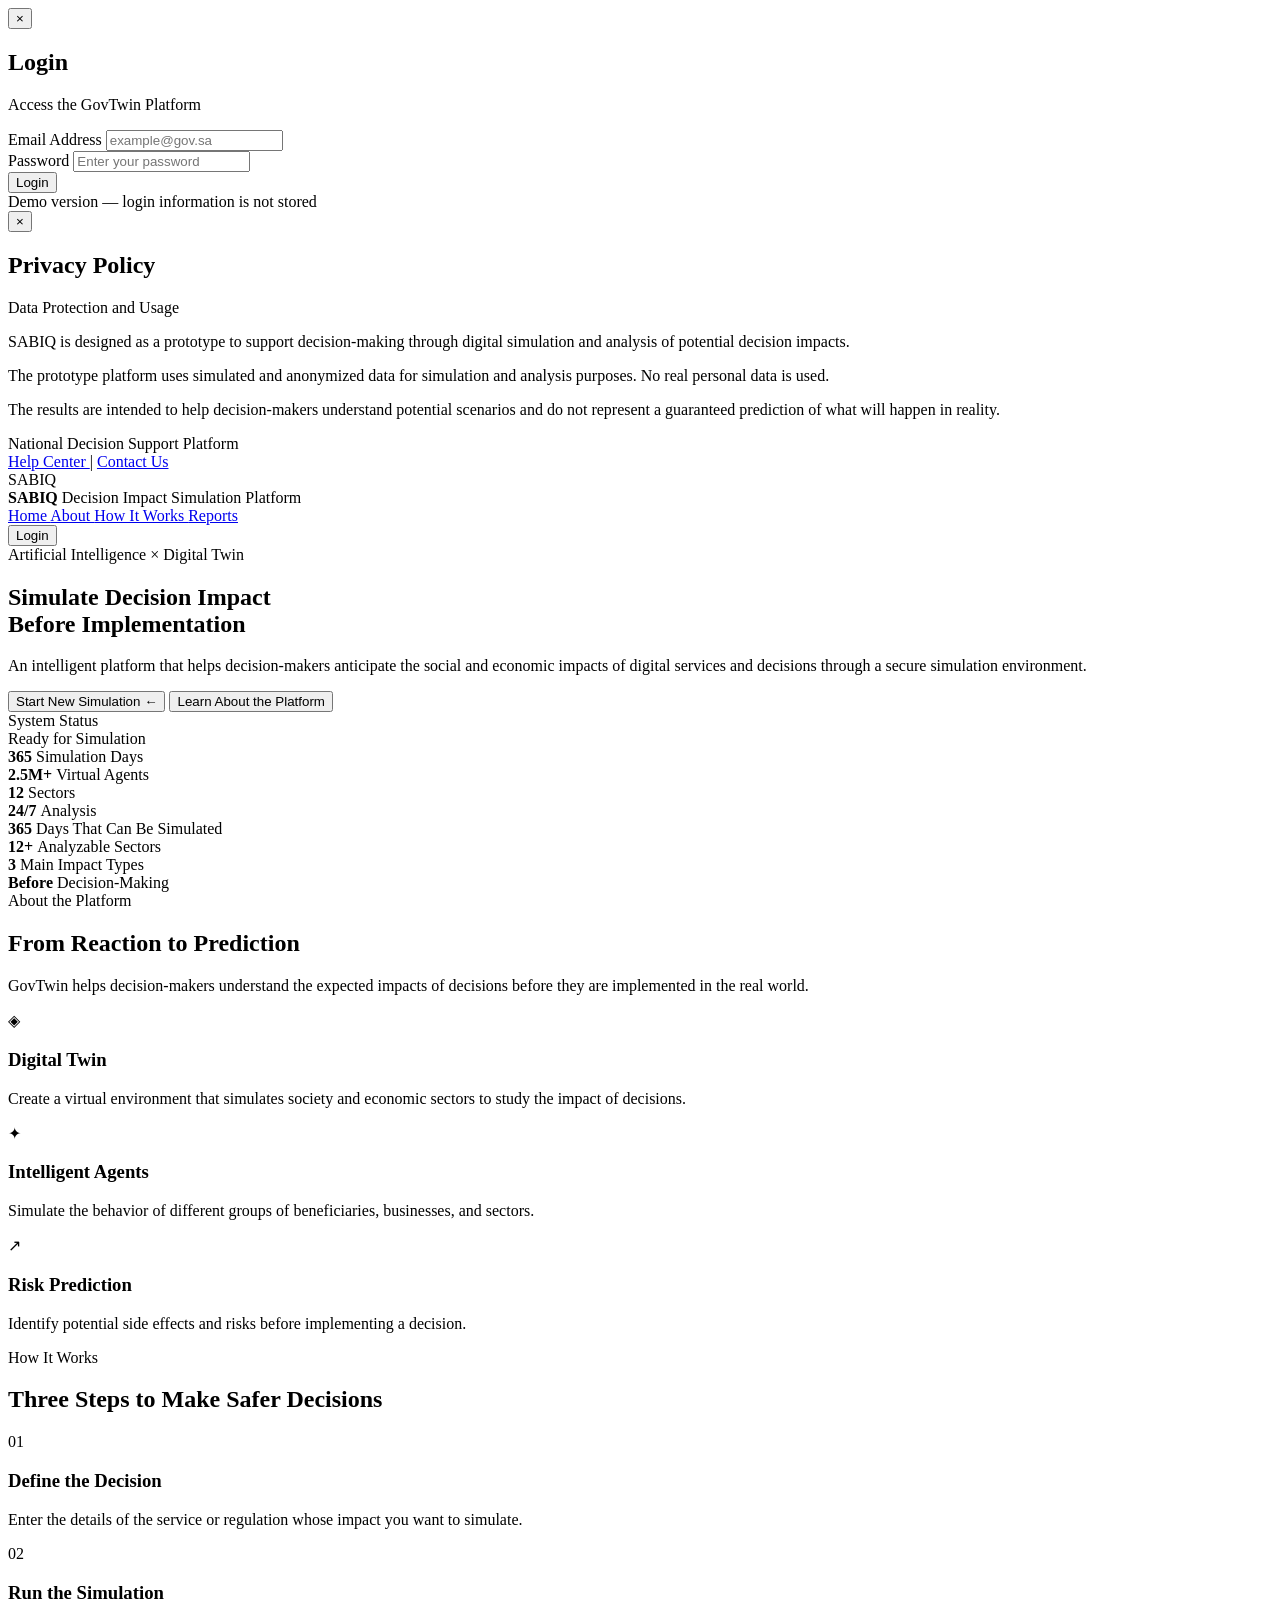
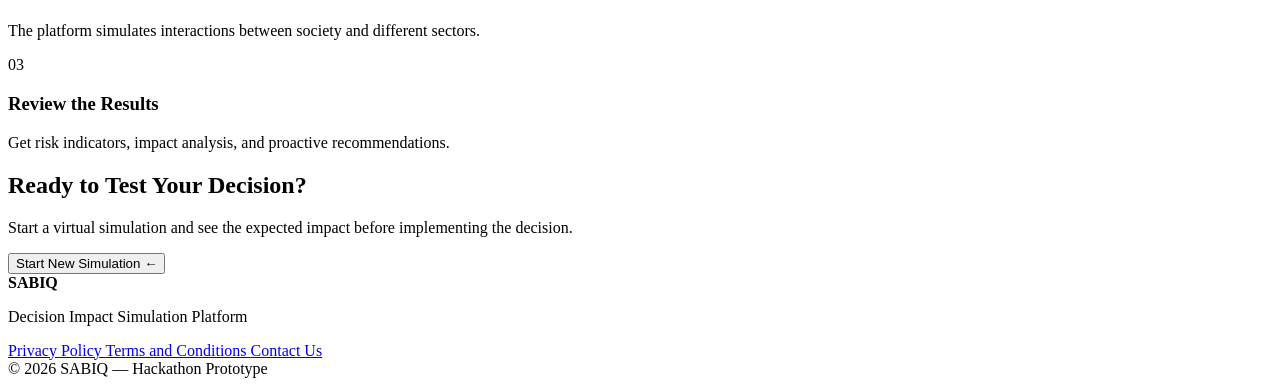
==== index.html @ 4704283b "Initial SABIQ project" ====
<!DOCTYPE html>
<html lang="en" dir="ltr">

<head>

    <meta charset="UTF-8">
    <meta name="viewport" content="width=device-width, initial-scale=1.0">
    
    <title>SABIQ <br><br> Decision Impact Simulation Platform</title>

    <!-- English Font -->
    <link rel="preconnect" href="https://fonts.googleapis.com">
    <link rel="preconnect" href="https://fonts.gstatic.com" crossorigin>

    <link href="https://fonts.googleapis.com/css2?family=IBM+Plex+Sans:wght@400;500;600;700&display=swap" rel="stylesheet">

    <link rel="stylesheet" href="style.css">

</head>


<!-- Login Modal -->

<div id="loginModal" class="modal">

    <div class="modal-content">

        <button class="close-btn" onclick="closeLogin()">×</button>

        <div class="modal-header">

            <h2>Login</h2>

            <p>Access the GovTwin Platform</p>

        </div>

        <form onsubmit="demoLogin(event)">

            <div class="form-group">

                <label>Email Address</label>

                <input
                    type="email"
                    placeholder="example@gov.sa"
                    required
                >

            </div>

            <div class="form-group">

                <label>Password</label>

                <input
                    type="password"
                    placeholder="Enter your password"
                    required
                >

            </div>

            <button
                type="submit"
                class="primary-btn modal-login-btn"
            >
                Login
            </button>

        </form>

        <div class="login-note">
            Demo version — login information is not stored
        </div>

    </div>

</div>


<!-- Privacy Policy Modal -->

<div id="privacyModal" class="modal">

    <div class="modal-content privacy-content">

        <button class="close-btn" onclick="closePrivacy()">×</button>

        <div class="modal-header">

            <h2>Privacy Policy</h2>

            <p>Data Protection and Usage</p>

        </div>

        <p>
            SABIQ is designed as a prototype to support decision-making
            through digital simulation and analysis of potential decision impacts.
        </p>

        <p>
            The prototype platform uses simulated and anonymized data
            for simulation and analysis purposes. No real personal data is used.
        </p>

        <p>
            The results are intended to help decision-makers understand
            potential scenarios and do not represent a guaranteed prediction
            of what will happen in reality.
        </p>

    </div>

</div>


<body>

    <!-- Top Bar -->

    <div class="top-bar">

        <div class="container top-content">

            <span>
                National Decision Support Platform
            </span>

            <div>

                <a href="#">
                    Help Center
                </a>

                <span class="separator">
                    |
                </span>

                <a href="#">
                    Contact Us
                </a>

            </div>

        </div>

    </div>


    <!-- Header -->

    <header>

        <div class="container navbar">

            <div class="brand">

                <div class="logo">
                    SABIQ
                </div>

                <div class="brand-text">

                    <strong>
                        SABIQ
                    </strong>

                    <span>
                        Decision Impact Simulation Platform
                    </span>

                </div>

            </div>


            <nav>

                <a href="#" class="active">
                    Home
                </a>

                <a href="#about">
                    About
                </a>

                <a href="#how">
                    How It Works
                </a>

                <a href="#reports">
                    Reports
                </a>

            </nav>


            <button
                class="login-btn"
                onclick="openLogin()"
            >
                Login
            </button>

        </div>

    </header>


    <!-- Main Content -->

    <main>


        <!-- Hero -->

        <section class="hero">

            <div class="container hero-content">

                <div class="hero-text">

                    <span class="section-label">
                        Artificial Intelligence × Digital Twin
                    </span>

                    <h1>

                        Simulate Decision Impact

                        <br>

                        <span>Before Implementation</span>

                    </h1>

                    <p>
                        An intelligent platform that helps decision-makers
                        anticipate the social and economic impacts of digital
                        services and decisions through a secure simulation environment.
                    </p>

                    <div class="hero-buttons">

                        <button
                            class="primary-btn"
                            onclick="startSimulation()"
                        >

                            Start New Simulation

                            <span>←</span>

                        </button>


                        <button
                            class="secondary-btn"
                            onclick="learnMore()"
                        >
                            Learn About the Platform
                        </button>

                    </div>

                </div>


                <!-- Simulation Card -->

                <div class="simulation-card">

                    <div class="card-title">

                        <div>

                            <span class="live-dot"></span>

                            System Status

                        </div>

                        <span class="ready">
                            Ready for Simulation
                        </span>

                    </div>


                    <div class="simulation-circle">

                        <div class="circle-content">

                            <strong>
                                365
                            </strong>

                            <span>
                                Simulation Days
                            </span>

                        </div>

                    </div>


                    <div class="card-stats">

                        <div>

                            <strong>
                                2.5M+
                            </strong>

                            <span>
                                Virtual Agents
                            </span>

                        </div>


                        <div>

                            <strong>
                                12
                            </strong>

                            <span>
                                Sectors
                            </span>

                        </div>


                        <div>

                            <strong>
                                24/7
                            </strong>

                            <span>
                                Analysis
                            </span>

                        </div>

                    </div>

                </div>

            </div>

        </section>


        <!-- Statistics -->

        <section class="stats-section">

            <div class="container stats-grid">

                <div class="stat">

                    <strong>
                        365
                    </strong>

                    <span>
                        Days That Can Be Simulated
                    </span>

                </div>


                <div class="stat">

                    <strong>
                        12+
                    </strong>

                    <span>
                        Analyzable Sectors
                    </span>

                </div>


                <div class="stat">

                    <strong>
                        3
                    </strong>

                    <span>
                        Main Impact Types
                    </span>

                </div>


                <div class="stat">

                    <strong>
                        Before
                    </strong>

                    <span>
                        Decision-Making
                    </span>

                </div>

            </div>

        </section>


        <!-- About Platform -->

        <section
            id="about"
            class="about section"
        >

            <div class="container">

                <div class="section-heading">

                    <span>
                        About the Platform
                    </span>

                    <h2>

                        From Reaction to

                        <strong>
                            Prediction
                        </strong>

                    </h2>

                    <p>
                        GovTwin helps decision-makers understand the
                        expected impacts of decisions before they are
                        implemented in the real world.
                    </p>

                </div>


                <div class="feature-grid">


                    <div class="feature-card">

                        <div class="icon">
                            ◈
                        </div>

                        <h3>
                            Digital Twin
                        </h3>

                        <p>
                            Create a virtual environment that simulates
                            society and economic sectors to study the
                            impact of decisions.
                        </p>

                    </div>


                    <div class="feature-card">

                        <div class="icon">
                            ✦
                        </div>

                        <h3>
                            Intelligent Agents
                        </h3>

                        <p>
                            Simulate the behavior of different groups
                            of beneficiaries, businesses, and sectors.
                        </p>

                    </div>


                    <div class="feature-card">

                        <div class="icon">
                            ↗
                        </div>

                        <h3>
                            Risk Prediction
                        </h3>

                        <p>
                            Identify potential side effects and risks
                            before implementing a decision.
                        </p>

                    </div>

                </div>

            </div>

        </section>


        <!-- How It Works -->

        <section
            id="how"
            class="how section"
        >

            <div class="container">

                <div class="section-heading">

                    <span>
                        How It Works
                    </span>

                    <h2>

                        Three Steps to Make

                        <strong>
                            Safer Decisions
                        </strong>

                    </h2>

                </div>


                <div class="steps">


                    <div class="step">

                        <div class="step-number">
                            01
                        </div>

                        <h3>
                            Define the Decision
                        </h3>

                        <p>
                            Enter the details of the service or regulation
                            whose impact you want to simulate.
                        </p>

                    </div>


                    <div class="step">

                        <div class="step-number">
                            02
                        </div>

                        <h3>
                            Run the Simulation
                        </h3>

                        <p>
                            The platform simulates interactions between
                            society and different sectors.
                        </p>

                    </div>


                    <div class="step">

                        <div class="step-number">
                            03
                        </div>

                        <h3>
                            Review the Results
                        </h3>

                        <p>
                            Get risk indicators, impact analysis,
                            and proactive recommendations.
                        </p>

                    </div>

                </div>

            </div>

        </section>


        <!-- CTA -->

        <section class="cta">

            <div class="container">

                <h2>
                    Ready to Test Your Decision?
                </h2>

                <p>
                    Start a virtual simulation and see the expected
                    impact before implementing the decision.
                </p>

                <button
                    class="primary-btn"
                    onclick="startSimulation()"
                >

                    Start New Simulation

                    <span>←</span>

                </button>

            </div>

        </section>

    </main>


    <!-- Footer -->

    <footer>

        <div class="container footer-content">

            <div>

                <strong>
                    SABIQ
                </strong>

                <p>
                    Decision Impact Simulation Platform
                </p>

            </div>


            <div class="footer-links">

                <a
                    href="#"
                    onclick="openPrivacy(); return false;"
                >
                    Privacy Policy
                </a>

                <a href="#">
                    Terms and Conditions
                </a>

                <a href="#">
                    Contact Us
                </a>

            </div>

        </div>


        <div class="copyright">

            © 2026 SABIQ — Hackathon Prototype

        </div>

    </footer>


    <script src="script.js"></script>

</body>

</html>
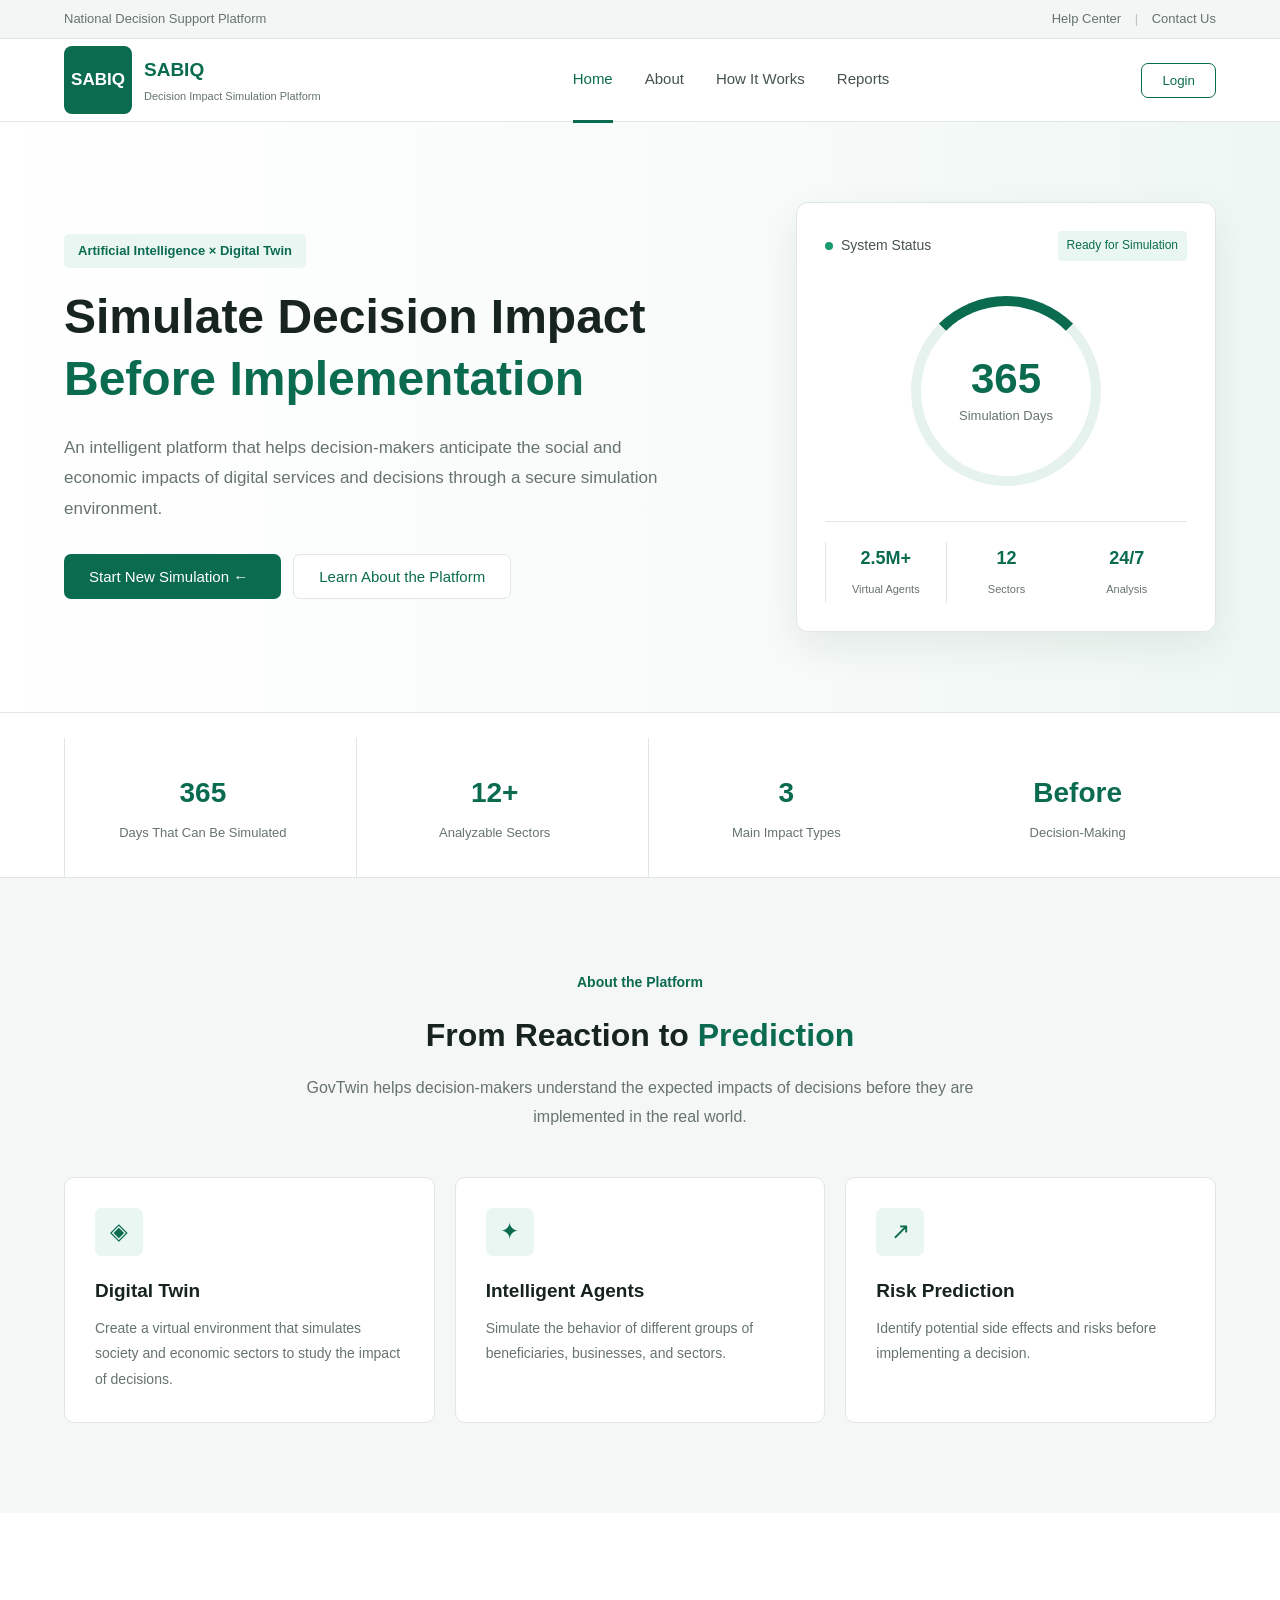
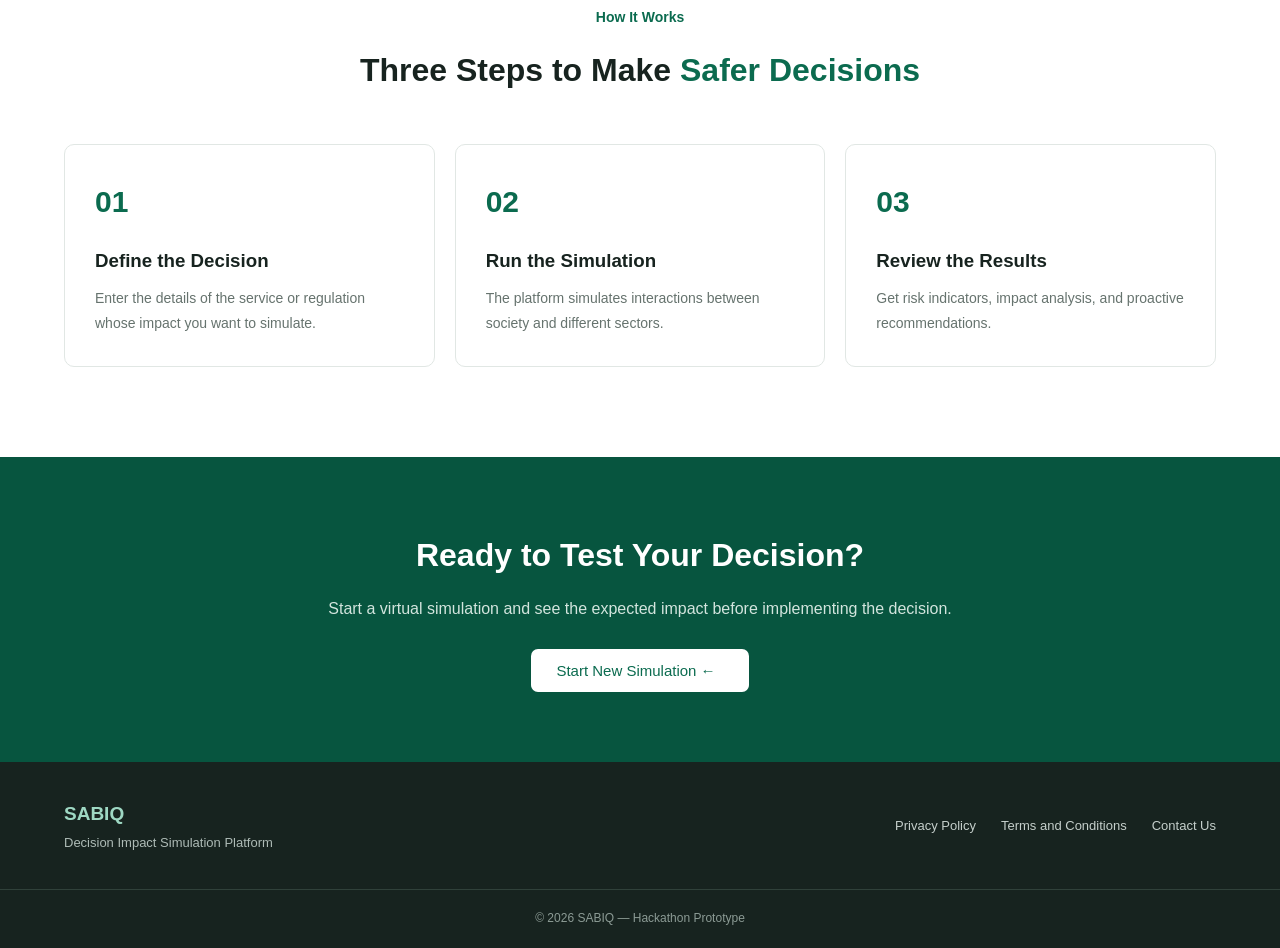
==== commit 0f8528e1: "Update index.html" ====
--- a/index.html
+++ b/index.html
@@ -31,7 +31,7 @@
 
             <h2>Login</h2>
 
-            <p>Access the GovTwin Platform</p>
+            <p>Access the SABIQ Platform</p>
 
         </div>
 
@@ -693,4 +693,4 @@
 
 </body>
 
-</html>+</html>
--- a/style.css
+++ b/style.css
@@ -0,0 +1,1480 @@
+* {
+    margin: 0;
+    padding: 0;
+    box-sizing: border-box;
+}
+
+:root {
+    --green: #0b6b4f;
+    --dark-green: #07553f;
+    --light-green: #eaf6f1;
+    --gold: #c6a15b;
+    --dark: #17231f;
+    --gray: #66736e;
+    --light-gray: #f5f7f6;
+    --border: #e1e7e4;
+    --white: #ffffff;
+}
+
+body {
+    font-family: "IBM Plex Sans Arabic", Arial, sans-serif;
+    background: var(--white);
+    color: var(--dark);
+    line-height: 1.8;
+}
+
+.container {
+    width: 90%;
+    max-width: 1250px;
+    margin: auto;
+}
+
+
+/* =========================
+   Top Bar
+========================= */
+
+.top-bar {
+    background: #f3f6f4;
+    border-bottom: 1px solid var(--border);
+    color: var(--gray);
+    font-size: 13px;
+}
+
+.top-content {
+    height: 38px;
+    display: flex;
+    justify-content: space-between;
+    align-items: center;
+}
+
+.top-content a {
+    color: var(--gray);
+    text-decoration: none;
+}
+
+.separator {
+    margin: 0 10px;
+    color: #b9c2be;
+}
+
+
+/* =========================
+   Navbar
+========================= */
+
+header {
+    background: white;
+    border-bottom: 1px solid var(--border);
+}
+
+.navbar {
+    height: 82px;
+    display: flex;
+    align-items: center;
+    justify-content: space-between;
+}
+
+.brand {
+    display: flex;
+    align-items: center;
+    gap: 12px;
+}
+
+.logo {
+    width: 68px;
+    height: 68px;
+    border-radius: 8px;
+    background: var(--green);
+    color: white;
+    display: flex;
+    justify-content: center;
+    align-items: center;
+    font-weight: bold;
+    font-size: 17px;
+}
+
+.brand-text {
+    display: flex;
+    flex-direction: column;
+}
+
+.brand-text strong {
+    font-size: 19px;
+    color: var(--green);
+}
+
+.brand-text span {
+    color: var(--gray);
+    font-size: 11px;
+}
+
+
+nav {
+    display: flex;
+    gap: 32px;
+}
+
+nav a {
+    color: #45524d;
+    text-decoration: none;
+    font-size: 15px;
+    padding: 28px 0;
+    border-bottom: 3px solid transparent;
+}
+
+nav a:hover,
+nav a.active {
+    color: var(--green);
+    border-bottom-color: var(--green);
+}
+
+.login-btn {
+    background: white;
+    color: var(--green);
+    border: 1px solid var(--green);
+    border-radius: 7px;
+    padding: 9px 20px;
+    font-family: inherit;
+    cursor: pointer;
+}
+
+.login-btn:hover {
+    background: var(--light-green);
+}
+
+
+/* =========================
+   Hero
+========================= */
+
+.hero {
+    background:
+        linear-gradient(
+            90deg,
+            #ffffff 0%,
+            #f8fbfa 55%,
+            #eef7f3 100%
+        );
+
+    padding: 80px 0;
+    border-bottom: 1px solid var(--border);
+}
+
+.hero-content {
+    display: flex;
+    align-items: center;
+    justify-content: space-between;
+    gap: 80px;
+}
+
+.hero-text {
+    max-width: 650px;
+}
+
+.section-label {
+    display: inline-block;
+    color: var(--green);
+    background: var(--light-green);
+    padding: 5px 14px;
+    border-radius: 5px;
+    font-size: 13px;
+    font-weight: 600;
+    margin-bottom: 18px;
+}
+
+.hero h1 {
+    font-size: 48px;
+    line-height: 1.3;
+    margin-bottom: 22px;
+    color: #18241f;
+}
+
+.hero h1 span {
+    color: var(--green);
+}
+
+.hero-text p {
+    color: var(--gray);
+    font-size: 17px;
+    max-width: 600px;
+    margin-bottom: 30px;
+}
+
+.hero-buttons {
+    display: flex;
+    gap: 12px;
+}
+
+.primary-btn {
+    background: var(--green);
+    color: white;
+    border: none;
+    border-radius: 7px;
+    padding: 13px 25px;
+    font-family: inherit;
+    font-size: 15px;
+    cursor: pointer;
+    transition: 0.2s;
+}
+
+.primary-btn:hover {
+    background: var(--dark-green);
+    transform: translateY(-2px);
+}
+
+.primary-btn span {
+    margin-right: 8px;
+}
+
+.secondary-btn {
+    background: white;
+    color: var(--green);
+    border: 1px solid var(--border);
+    border-radius: 7px;
+    padding: 13px 25px;
+    font-family: inherit;
+    font-size: 15px;
+    cursor: pointer;
+}
+
+.secondary-btn:hover {
+    border-color: var(--green);
+}
+
+
+/* =========================
+   Simulation Card
+========================= */
+
+.simulation-card {
+    width: 420px;
+    background: white;
+    border: 1px solid var(--border);
+    border-radius: 12px;
+    padding: 28px;
+    box-shadow: 0 15px 40px rgba(24, 55, 43, 0.08);
+}
+
+.card-title {
+    display: flex;
+    justify-content: space-between;
+    align-items: center;
+    color: #46534e;
+    font-size: 14px;
+}
+
+.card-title > div {
+    display: flex;
+    align-items: center;
+    gap: 8px;
+}
+
+.live-dot {
+    width: 8px;
+    height: 8px;
+    background: #1b9a6f;
+    border-radius: 50%;
+}
+
+.ready {
+    color: var(--green);
+    font-size: 12px;
+    background: var(--light-green);
+    padding: 4px 9px;
+    border-radius: 4px;
+}
+
+.simulation-circle {
+    width: 190px;
+    height: 190px;
+    margin: 35px auto;
+    border-radius: 50%;
+    border: 10px solid #e6f2ed;
+    border-top-color: var(--green);
+    display: flex;
+    justify-content: center;
+    align-items: center;
+}
+
+.circle-content {
+    text-align: center;
+    display: flex;
+    flex-direction: column;
+}
+
+.circle-content strong {
+    color: var(--green);
+    font-size: 42px;
+    line-height: 1.2;
+}
+
+.circle-content span {
+    color: var(--gray);
+    font-size: 13px;
+}
+
+.card-stats {
+    display: grid;
+    grid-template-columns: repeat(3, 1fr);
+    border-top: 1px solid var(--border);
+    padding-top: 20px;
+}
+
+.card-stats div {
+    text-align: center;
+    border-left: 1px solid var(--border);
+}
+
+.card-stats div:last-child {
+    border-left: none;
+}
+
+.card-stats strong {
+    display: block;
+    color: var(--green);
+    font-size: 18px;
+}
+
+.card-stats span {
+    color: var(--gray);
+    font-size: 11px;
+}
+
+
+/* =========================
+   Statistics
+========================= */
+
+.stats-section {
+    background: white;
+    border-bottom: 1px solid var(--border);
+}
+
+.stats-grid {
+    display: grid;
+    grid-template-columns: repeat(4, 1fr);
+}
+
+.stat {
+    padding: 30px;
+    text-align: center;
+    border-left: 1px solid var(--border);
+}
+
+.stat:last-child {
+    border-left: none;
+}
+
+.stat strong {
+    display: block;
+    color: var(--green);
+    font-size: 28px;
+}
+
+.stat span {
+    color: var(--gray);
+    font-size: 13px;
+}
+
+
+/* =========================
+   Sections
+========================= */
+
+.section {
+    padding: 90px 0;
+}
+
+.section-heading {
+    text-align: center;
+    max-width: 720px;
+    margin: auto;
+}
+
+.section-heading > span {
+    color: var(--green);
+    font-size: 14px;
+    font-weight: 600;
+}
+
+.section-heading h2 {
+    font-size: 32px;
+    margin: 10px 0;
+}
+
+.section-heading h2 strong {
+    color: var(--green);
+}
+
+.section-heading p {
+    color: var(--gray);
+}
+
+
+/* =========================
+   Features
+========================= */
+
+.about {
+    background: var(--light-gray);
+}
+
+.feature-grid {
+    display: grid;
+    grid-template-columns: repeat(3, 1fr);
+    gap: 20px;
+    margin-top: 45px;
+}
+
+.feature-card {
+    background: white;
+    border: 1px solid var(--border);
+    border-radius: 10px;
+    padding: 30px;
+    transition: 0.2s;
+}
+
+.feature-card:hover {
+    transform: translateY(-4px);
+    box-shadow: 0 10px 25px rgba(0,0,0,0.05);
+}
+
+.icon {
+    width: 48px;
+    height: 48px;
+    display: flex;
+    justify-content: center;
+    align-items: center;
+    background: var(--light-green);
+    color: var(--green);
+    border-radius: 7px;
+    font-size: 23px;
+    margin-bottom: 18px;
+}
+
+.feature-card h3 {
+    margin-bottom: 8px;
+    font-size: 19px;
+}
+
+.feature-card p {
+    color: var(--gray);
+    font-size: 14px;
+}
+
+
+/* =========================
+   Steps
+========================= */
+
+.steps {
+    display: grid;
+    grid-template-columns: repeat(3, 1fr);
+    gap: 20px;
+    margin-top: 45px;
+}
+
+.step {
+    border: 1px solid var(--border);
+    border-radius: 10px;
+    padding: 30px;
+    position: relative;
+}
+
+.step-number {
+    color: var(--green);
+    font-size: 30px;
+    font-weight: bold;
+    margin-bottom: 15px;
+}
+
+.step h3 {
+    margin-bottom: 8px;
+}
+
+.step p {
+    color: var(--gray);
+    font-size: 14px;
+}
+
+
+/* =========================
+   CTA
+========================= */
+
+.cta {
+    background: var(--dark-green);
+    color: white;
+    text-align: center;
+    padding: 70px 0;
+}
+
+.cta h2 {
+    font-size: 32px;
+    margin-bottom: 10px;
+}
+
+.cta p {
+    color: #d3e5de;
+    margin-bottom: 25px;
+}
+
+.cta .primary-btn {
+    background: white;
+    color: var(--green);
+}
+
+.cta .primary-btn:hover {
+    background: #f2f7f5;
+}
+
+
+/* =========================
+   Footer
+========================= */
+
+footer {
+    background: #17231f;
+    color: white;
+}
+
+.footer-content {
+    display: flex;
+    justify-content: space-between;
+    padding: 35px 0;
+}
+
+.footer-content strong {
+    color: #9ed8c3;
+    font-size: 19px;
+}
+
+.footer-content p {
+    color: #aebbb6;
+    font-size: 13px;
+}
+
+.footer-links {
+    display: flex;
+    gap: 25px;
+    align-items: center;
+}
+
+.footer-links a {
+    color: #c5cfcb;
+    text-decoration: none;
+    font-size: 13px;
+}
+
+.copyright {
+    border-top: 1px solid #30413a;
+    text-align: center;
+    padding: 18px;
+    color: #8c9b95;
+    font-size: 12px;
+}
+
+
+/* =========================
+   Responsive
+========================= */
+
+@media (max-width: 900px) {
+
+    nav {
+        display: none;
+    }
+
+    .hero-content {
+        flex-direction: column;
+        text-align: center;
+    }
+
+    .hero-buttons {
+        justify-content: center;
+    }
+
+    .simulation-card {
+        width: 100%;
+        max-width: 420px;
+    }
+
+    .stats-grid,
+    .feature-grid,
+    .steps {
+        grid-template-columns: 1fr;
+    }
+
+    .stat {
+        border-left: none;
+        border-bottom: 1px solid var(--border);
+    }
+
+    .footer-content {
+        flex-direction: column;
+        gap: 20px;
+    }
+}
+/* =========================
+   Internal Pages
+========================= */
+
+.page-header {
+    background: #f5f8f6;
+    border-bottom: 1px solid var(--border);
+    padding: 55px 0;
+}
+
+
+.page-header span {
+    color: var(--green);
+    font-size: 14px;
+    font-weight: 600;
+}
+
+.page-header h1 {
+    font-size: 36px;
+    margin: 8px 0;
+}
+
+.page-header p {
+    color: var(--gray);
+}
+
+
+/* Simulation Form */
+
+.simulation-form-section {
+    background: #fafcfb;
+    padding: 55px 0 90px;
+}
+
+.form-card {
+    max-width: 850px;
+    margin: auto;
+    background: white;
+    border: 1px solid var(--border);
+    border-radius: 10px;
+    padding: 40px;
+}
+
+.form-title {
+    margin-bottom: 30px;
+}
+
+.form-title > div {
+    display: flex;
+    align-items: center;
+    gap: 15px;
+}
+
+.form-title h2 {
+    font-size: 20px;
+}
+
+.form-title p {
+    color: var(--gray);
+    font-size: 13px;
+}
+
+.form-title.second {
+    margin-top: 35px;
+}
+
+.form-icon {
+    width: 42px;
+    height: 42px;
+    border-radius: 7px;
+    background: var(--light-green);
+    color: var(--green);
+    display: flex;
+    justify-content: center;
+    align-items: center;
+    font-weight: bold;
+}
+
+.form-group {
+    margin-bottom: 25px;
+}
+
+.form-group label {
+    display: block;
+    font-weight: 600;
+    font-size: 14px;
+    margin-bottom: 8px;
+}
+
+.form-group select {
+    width: 100%;
+    padding: 13px;
+    border: 1px solid #d5ddda;
+    border-radius: 6px;
+    background: white;
+    font-family: inherit;
+    color: var(--dark);
+    font-size: 14px;
+}
+
+.form-group select:focus {
+    outline: none;
+    border-color: var(--green);
+}
+
+
+/* Duration */
+
+.duration-options {
+    display: grid;
+    grid-template-columns: repeat(3, 1fr);
+    gap: 12px;
+}
+
+.duration-option {
+    border: 1px solid var(--border);
+    padding: 13px;
+    border-radius: 7px;
+    text-align: center;
+    cursor: pointer;
+}
+
+.duration-option input {
+    display: none;
+}
+
+.duration-option:has(input:checked) {
+    border-color: var(--green);
+    background: var(--light-green);
+    color: var(--green);
+}
+
+
+/* Sliders */
+
+.slider-group {
+    margin: 30px 0;
+}
+
+.slider-label {
+    display: flex;
+    justify-content: space-between;
+    margin-bottom: 10px;
+}
+
+.slider-label label {
+    font-weight: 600;
+    font-size: 14px;
+}
+
+.slider-label strong {
+    color: var(--green);
+}
+
+.slider-group input[type="range"] {
+    width: 100%;
+    accent-color: var(--green);
+}
+
+
+/* Form Buttons */
+
+.form-actions {
+    display: flex;
+    justify-content: flex-start;
+    align-items: center;
+    gap: 15px;
+    margin-top: 40px;
+}
+
+.cancel-btn {
+    color: var(--gray);
+    text-decoration: none;
+    padding: 13px 25px;
+}
+
+
+/* =========================
+   Results
+========================= */
+
+.results-section {
+    background: #fafcfb;
+    padding: 45px 0 80px;
+}
+
+.result-status {
+    background: white;
+    border: 1px solid var(--border);
+    padding: 18px 25px;
+    border-radius: 8px;
+    display: flex;
+    justify-content: space-between;
+    align-items: center;
+    margin-bottom: 20px;
+}
+
+.result-status > div {
+    display: flex;
+    align-items: center;
+    gap: 12px;
+}
+
+.success-icon {
+    width: 40px;
+    height: 40px;
+    background: var(--light-green);
+    color: var(--green);
+    border-radius: 50%;
+    display: flex;
+    align-items: center;
+    justify-content: center;
+    font-weight: bold;
+}
+
+.result-status strong {
+    display: block;
+}
+
+.result-status p {
+    color: var(--gray);
+    font-size: 12px;
+}
+
+.date {
+    color: var(--gray);
+    font-size: 12px;
+}
+
+
+/* Results Grid */
+
+.results-grid {
+    display: grid;
+    grid-template-columns: 1fr 1fr;
+    gap: 20px;
+    margin-bottom: 20px;
+}
+
+.risk-card,
+.summary-card,
+.dashboard-card {
+    background: white;
+    border: 1px solid var(--border);
+    border-radius: 10px;
+    padding: 30px;
+}
+
+.risk-card > span {
+    color: var(--gray);
+    font-size: 14px;
+}
+
+.risk-number {
+    color: #b4771c;
+    font-size: 55px;
+    font-weight: bold;
+    margin: 10px 0;
+}
+
+.risk-number small {
+    color: var(--gray);
+    font-size: 20px;
+}
+
+.risk-bar {
+    height: 8px;
+    background: #edf0ee;
+    border-radius: 10px;
+    overflow: hidden;
+    margin-bottom: 15px;
+}
+
+.risk-bar div {
+    width: 72%;
+    height: 100%;
+    background: #c58b35;
+}
+
+.risk-high {
+    color: #a36a13;
+    font-size: 14px;
+}
+
+.risk-card p {
+    color: var(--gray);
+    font-size: 13px;
+    margin-top: 10px;
+}
+
+
+/* Summary */
+
+.summary-card h3 {
+    margin-bottom: 15px;
+}
+
+.impact-row {
+    display: flex;
+    justify-content: space-between;
+    padding: 13px 0;
+    border-bottom: 1px solid var(--border);
+}
+
+.impact-row:last-child {
+    border-bottom: none;
+}
+
+.impact-row span {
+    color: var(--gray);
+}
+
+.impact-row strong {
+    color: var(--green);
+}
+
+
+/* Dashboard */
+
+.dashboard-card {
+    margin-bottom: 20px;
+}
+
+.dashboard-title {
+    display: flex;
+    justify-content: space-between;
+    align-items: center;
+}
+
+.dashboard-title > div > span {
+    color: var(--green);
+    font-size: 12px;
+}
+
+.dashboard-title h2 {
+    font-size: 21px;
+    margin-top: 3px;
+}
+
+.dashboard-title select {
+    padding: 8px 15px;
+    border: 1px solid var(--border);
+    border-radius: 6px;
+    font-family: inherit;
+}
+
+
+/* Fake Chart */
+
+.chart-placeholder {
+    height: 280px;
+    margin-top: 30px;
+    border-bottom: 1px solid var(--border);
+    position: relative;
+}
+
+.chart-line {
+    height: 220px;
+    display: flex;
+    align-items: flex-end;
+    gap: 5%;
+    padding: 0 20px;
+}
+
+.chart-line span {
+    width: 5%;
+    background: #2b8c70;
+    border-radius: 4px 4px 0 0;
+    transition: 0.3s;
+}
+
+.chart-line span:hover {
+    opacity: 0.7;
+}
+
+.chart-labels {
+    display: flex;
+    justify-content: space-between;
+    color: var(--gray);
+    font-size: 11px;
+    padding: 10px 20px;
+}
+
+
+/* Domino */
+
+.domino {
+    display: flex;
+    align-items: center;
+    justify-content: center;
+    gap: 12px;
+    margin-top: 35px;
+}
+
+.domino-item {
+    border: 1px solid var(--border);
+    border-radius: 8px;
+    padding: 18px;
+    text-align: center;
+    width: 190px;
+}
+
+.domino-icon {
+    color: var(--green);
+    font-weight: bold;
+    margin-bottom: 8px;
+}
+
+.domino-item strong {
+    display: block;
+    font-size: 14px;
+}
+
+.domino-item span {
+    color: var(--gray);
+    font-size: 11px;
+}
+
+.domino-item.warning {
+    border-color: #e0c99d;
+    background: #fffaf0;
+}
+
+.domino-item.warning .domino-icon {
+    color: #b4771c;
+}
+
+.arrow {
+    color: var(--green);
+    font-size: 22px;
+}
+
+
+/* Recommendation */
+
+.recommendation {
+    display: flex;
+    align-items: flex-start;
+    gap: 20px;
+    background: var(--light-green);
+    border: 1px solid #cfe6dc;
+    border-radius: 10px;
+    padding: 25px;
+    margin-bottom: 25px;
+}
+
+.recommendation-icon {
+    width: 45px;
+    height: 45px;
+    border-radius: 7px;
+    background: var(--green);
+    color: white;
+    display: flex;
+    align-items: center;
+    justify-content: center;
+}
+
+.recommendation span {
+    color: var(--green);
+    font-size: 13px;
+}
+
+.recommendation h2 {
+    font-size: 19px;
+    margin: 3px 0;
+}
+
+.recommendation p {
+    color: var(--gray);
+    font-size: 13px;
+}
+
+.result-actions {
+    display: flex;
+    gap: 12px;
+}
+
+
+/* =========================
+   Reports
+========================= */
+
+.reports-section {
+    background: #fafcfb;
+    padding: 55px 0 90px;
+}
+
+.reports-header {
+    display: flex;
+    justify-content: space-between;
+    align-items: center;
+    margin-bottom: 25px;
+}
+
+.reports-header h2 {
+    font-size: 22px;
+}
+
+.reports-header p {
+    color: var(--gray);
+    font-size: 13px;
+}
+
+.reports-table {
+    background: white;
+    border: 1px solid var(--border);
+    border-radius: 10px;
+    overflow: hidden;
+}
+
+.table-head,
+.table-row {
+    display: grid;
+    grid-template-columns: 1.5fr 1fr 1fr 1.2fr 1fr;
+    align-items: center;
+    gap: 15px;
+    padding: 18px 25px;
+}
+
+.table-head {
+    background: #f3f6f4;
+    color: var(--gray);
+    font-size: 12px;
+    font-weight: 600;
+}
+
+.table-row {
+    border-top: 1px solid var(--border);
+    font-size: 13px;
+}
+
+.table-row a {
+    color: var(--green);
+    text-decoration: none;
+    font-weight: 600;
+}
+
+.high {
+    color: #b4771c;
+    font-weight: bold;
+}
+
+.medium {
+    color: #8c7518;
+    font-weight: bold;
+}
+
+.low {
+    color: var(--green);
+    font-weight: bold;
+}
+
+
+/* Responsive */
+
+@media (max-width: 800px) {
+
+    .results-grid {
+        grid-template-columns: 1fr;
+    }
+
+    .domino {
+        flex-direction: column;
+    }
+
+    .arrow {
+        transform: rotate(90deg);
+    }
+
+    .table-head {
+        display: none;
+    }
+
+    .table-row {
+        grid-template-columns: 1fr;
+        gap: 8px;
+    }
+
+    .duration-options {
+        grid-template-columns: 1fr;
+    }
+
+    .result-status {
+        flex-direction: column;
+        align-items: flex-start;
+        gap: 12px;
+    }
+
+}
+
+/* النوافذ المنبثقة */
+
+.modal {
+    display: none;
+    position: fixed;
+    inset: 0;
+    background: rgba(0, 0, 0, 0.45);
+    justify-content: center;
+    align-items: center;
+    z-index: 9999;
+    padding: 20px;
+}
+
+.modal-content {
+    position: relative;
+    background: white;
+    width: 100%;
+    max-width: 450px;
+    padding: 35px;
+    border-radius: 16px;
+    box-shadow: 0 15px 40px rgba(0, 0, 0, 0.15);
+}
+
+.close-btn {
+    position: absolute;
+    top: 15px;
+    left: 18px;
+    border: none;
+    background: none;
+    font-size: 28px;
+    color: #66736e;
+    cursor: pointer;
+}
+
+.modal-header {
+    text-align: center;
+    margin-bottom: 25px;
+}
+
+.modal-header h2 {
+    margin-bottom: 8px;
+    color: var(--dark);
+}
+
+.modal-header p {
+    color: var(--gray);
+}
+
+.modal-content .form-group {
+    margin-bottom: 18px;
+}
+
+.modal-content input {
+    width: 100%;
+    padding: 13px;
+    margin-top: 7px;
+    border: 1px solid var(--border);
+    border-radius: 8px;
+    font-family: inherit;
+    box-sizing: border-box;
+}
+
+.modal-login-btn {
+    width: 100%;
+    margin-top: 10px;
+    border: none;
+    cursor: pointer;
+}
+
+.login-note {
+    text-align: center;
+    margin-top: 18px;
+    font-size: 13px;
+    color: var(--gray);
+}
+
+.privacy-content {
+    max-width: 600px;
+    line-height: 1.9;
+}
+
+.privacy-content p {
+    color: var(--gray);
+    margin-bottom: 15px;
+}
+/* ============================
+   Simulation Statistics
+   ============================ */
+
+.stats-grid {
+
+    display: grid;
+
+    grid-template-columns:
+        repeat(4, 1fr);
+
+    gap: 15px;
+
+    margin-top: 25px;
+
+}
+
+
+.stat-box {
+
+    background: #f8fafc;
+
+    border: 1px solid #e5e7eb;
+
+    border-radius: 14px;
+
+    padding: 22px;
+
+    text-align: center;
+
+}
+
+
+.stat-box strong {
+
+    display: block;
+
+    font-size: 28px;
+
+    margin-bottom: 8px;
+
+}
+
+
+.stat-box span {
+
+    color: #64748b;
+
+    font-size: 14px;
+
+}
+
+
+/* ============================
+   Detailed Impact
+   ============================ */
+
+.detailed-impact {
+
+    margin-top: 20px;
+
+}
+
+
+.detail-row {
+
+    display: flex;
+
+    justify-content: space-between;
+
+    align-items: center;
+
+    padding: 18px 0;
+
+    border-bottom:
+        1px solid #e5e7eb;
+
+}
+
+
+.detail-row:last-child {
+
+    border-bottom: none;
+
+}
+
+
+.detail-row strong {
+
+    font-size: 18px;
+
+}
+
+
+/* ============================
+   Simulation Chart
+   ============================ */
+
+.simulation-chart {
+
+    height: 280px;
+
+    display: flex;
+
+    align-items: flex-end;
+
+    gap: 10px;
+
+    padding: 20px;
+
+    border-bottom:
+        1px solid #ddd;
+
+}
+
+
+.chart-column {
+
+    flex: 1;
+
+    height: 100%;
+
+    display: flex;
+
+    align-items: flex-end;
+
+    justify-content: center;
+
+}
+
+
+.chart-bar {
+
+    width: 70%;
+
+    min-height: 5px;
+
+    border-radius:
+        8px 8px 0 0;
+
+    background: #2563eb;
+
+    transition:
+        height 0.5s ease;
+
+}
+
+
+.chart-labels {
+
+    display: flex;
+
+    gap: 10px;
+
+    padding: 12px 20px;
+
+}
+
+
+.chart-labels span {
+
+    flex: 1;
+
+    text-align: center;
+
+    font-size: 12px;
+
+    color: #64748b;
+
+}
+
+
+/* ============================
+   Mobile
+   ============================ */
+
+@media (max-width: 768px) {
+
+    .stats-grid {
+
+        grid-template-columns:
+            repeat(2, 1fr);
+
+    }
+
+}
+
